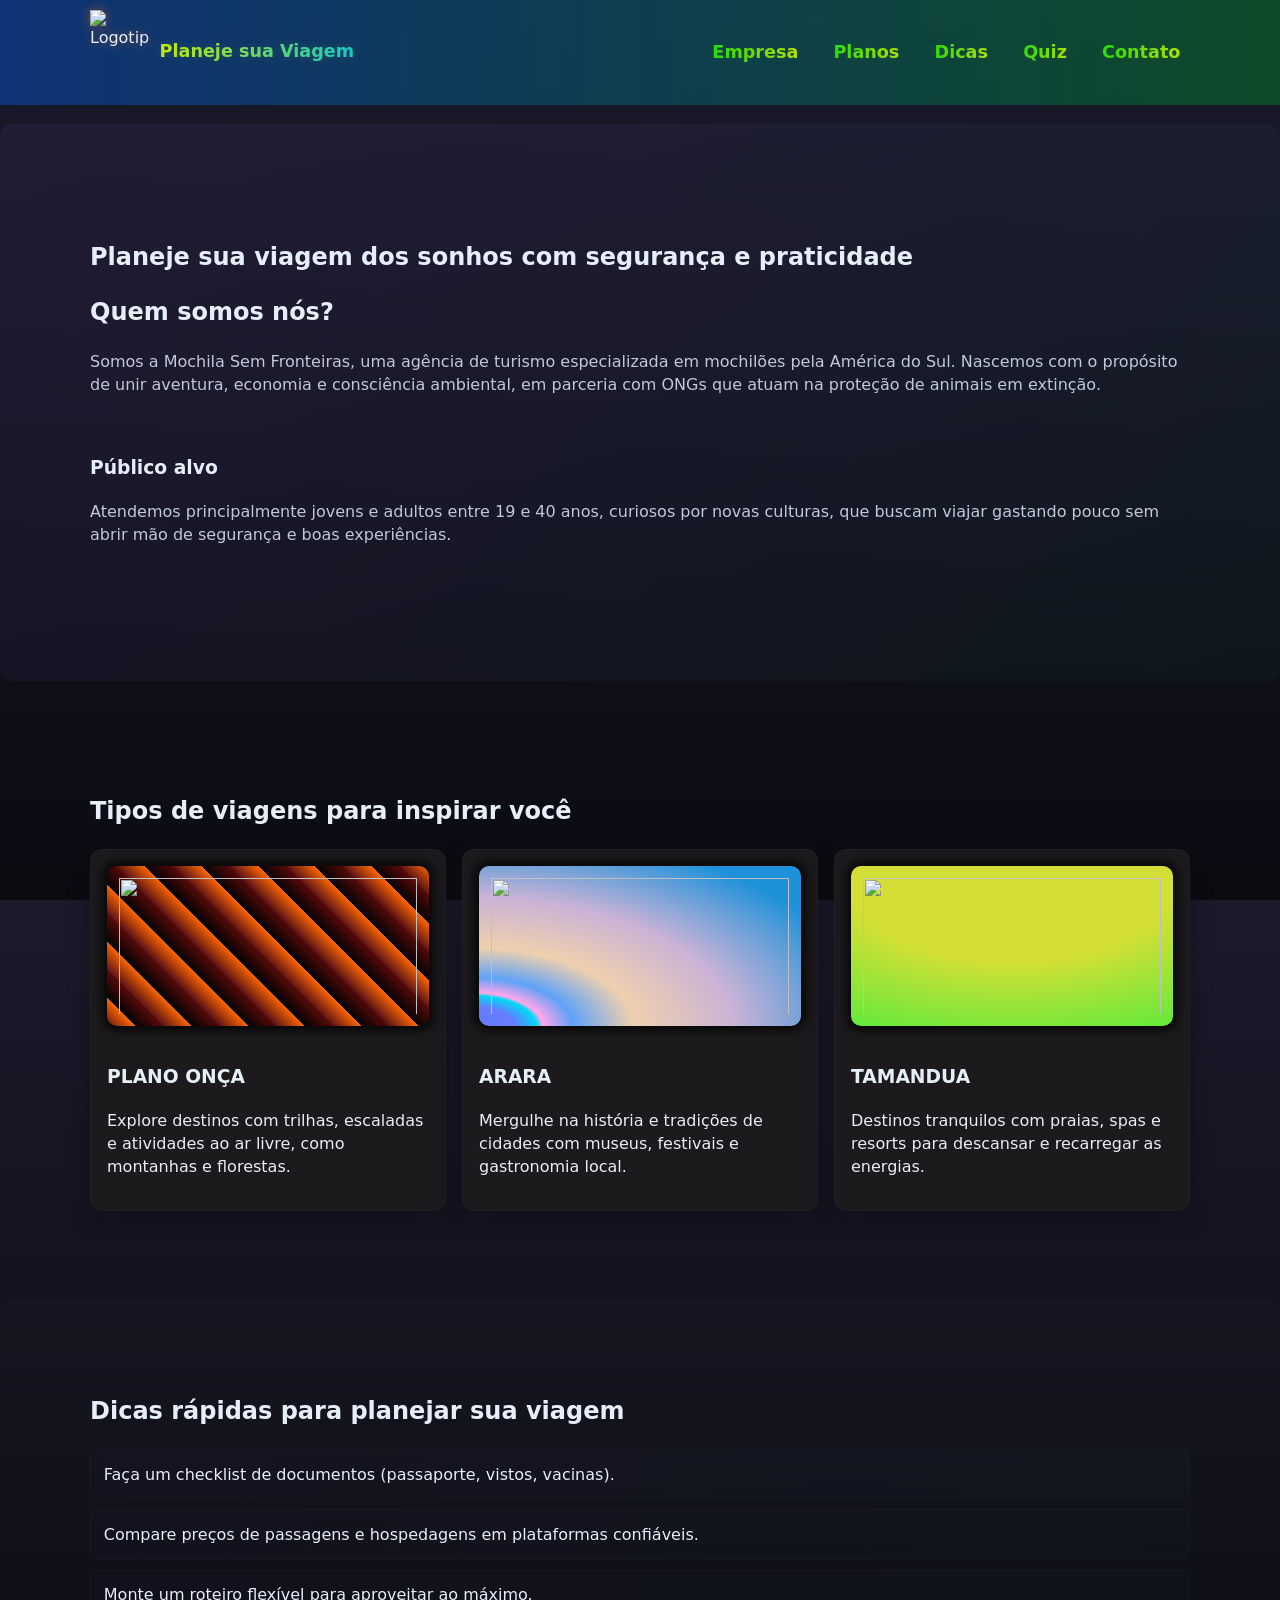
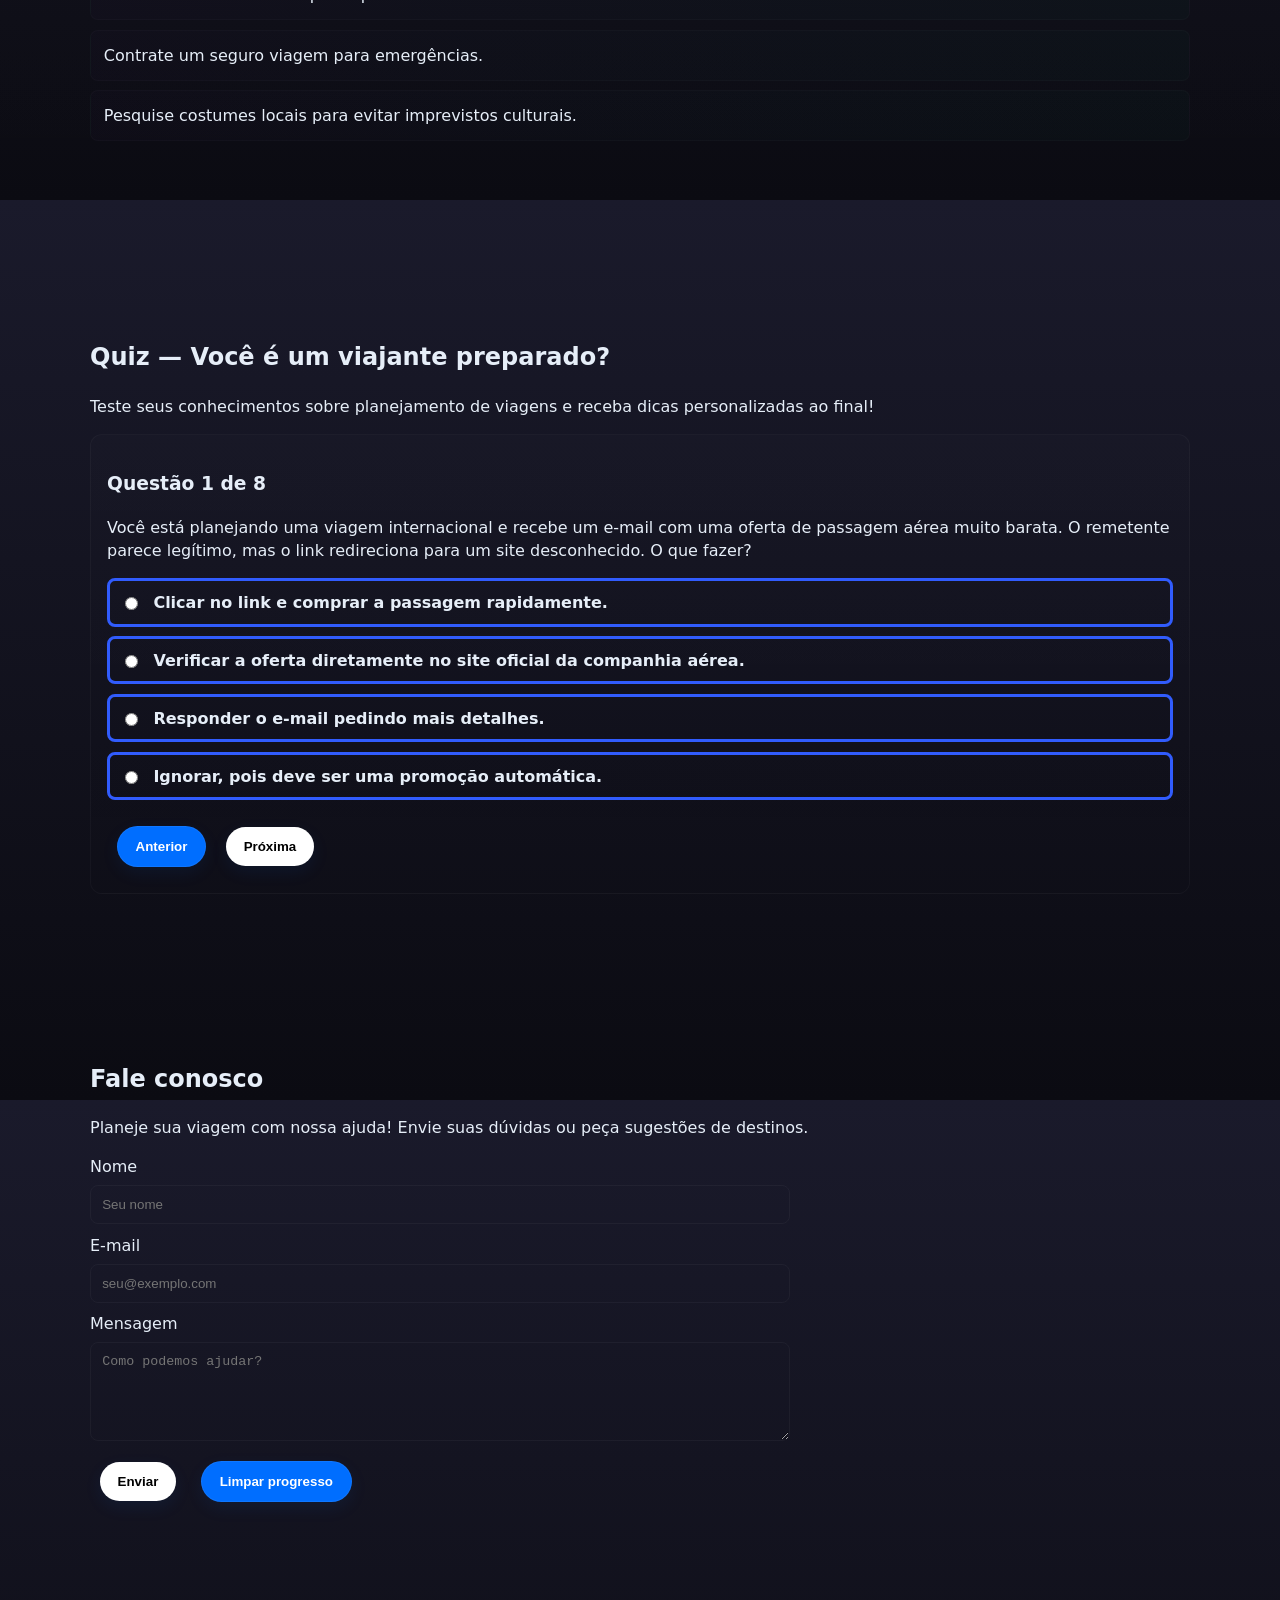
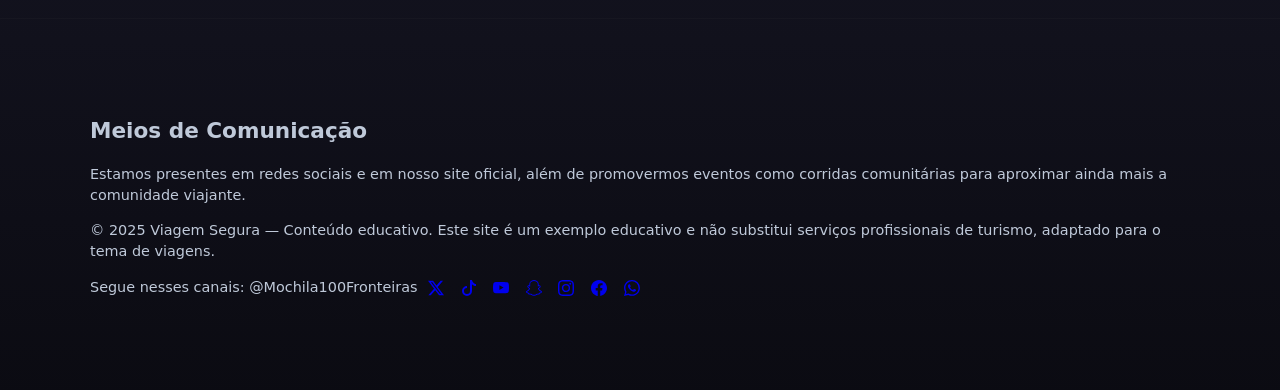
==== index.html @ a0c61106 "Add files via upload" ====
<!doctype html>
<html lang="pt-BR">

<head>
  <meta charset="utf-8" />
  <meta name="viewport" content="width=device-width,initial-scale=1" />
  <link rel="icon" type="imags/png" href="imags/ONÇA-removebg.png" />
  <title>Mochila Sem Fronteiras</title>
  <link rel="stylesheet" href="style.css">
</head>

<body>
  <header class="header" role="banner">
    <div class="container header-inner">
      <div class="logo" aria-label="Alerta Digital logo">
        <img src="imags/ONÇA-removebg.png" alt="Logotipo" width="48" height="48">
        <strong>Planeje sua Viagem</strong>
      </div>
      <nav class="nav" role="navigation" aria-label="Menu principal">
        <button class="menu-toggle" aria-expanded="false" aria-controls="main-nav">☰</button>
        <ul id="main-nav" class="nav-list">
          <li><strong><a href="index.html">Empresa</a></strong></li>
          <li><strong><a href="index_card.html">Planos</a></strong></li>
          <li><strong><a href="index.html#dicas">Dicas</a></strong></li>
          <li><strong><a href="index.html#quiz">Quiz</a></strong></li>
          <li><strong><a href="index.html#contato">Contato</a></strong></li>
        </ul>
      </nav>
    </div>
  </header>

  <main>
    <section id="inicio" class="hero" aria-labelledby="hero-title">
      <div class="container">
        <h1 id="hero-title">Planeje sua viagem dos sonhos com segurança e praticidade</h1>
        <h2 id="sub-titulo_empresa">Quem somos nós?</h2>
        <p class="lead">Somos a Mochila Sem Fronteiras, uma agência de turismo especializada em mochilões pela América
          do Sul. Nascemos com o propósito de unir aventura, economia e consciência ambiental, em parceria com ONGs que
          atuam na proteção de animais em extinção.</p>
        <br>
        <h3 id="sub-titulo_empresa_2">Público alvo</h3>
        <p class="lead">Atendemos principalmente jovens e adultos entre 19 e 40 anos, curiosos por novas culturas, que
          buscam viajar gastando pouco sem abrir mão de segurança e boas experiências.</p> </br>
      </div>
    </section>

    <section id="planos" class="section" aria-labelledby="planos-title">
      <div class="container">
        <h2 id="planos-title">Tipos de viagens para inspirar você</h2>
        <div class="grid">
          <a href="index_card.html" class="card-link">
            <article class="card" aria-labelledby="phishing-title" id="plano-onca">
              <img src="imags/ONÇA_3-removebg.png" alt="" role="img" aria-hidden="true">
              <h3 id="phishing-title">PLANO ONÇA</h3>
              <p>Explore destinos com trilhas, escaladas e atividades ao ar livre, como montanhas e florestas.</p>
            </article>
          </a>

          <a href="index_card.html" class="card-link">
            <article class="card" aria-labelledby="suporte-title" id="plano-aguia">
              <img src="imags/ARARA_3-removebg.png" alt="" role="img" aria-hidden="true">
              <h3 id="suporte-title">ARARA</h3>
              <p>Mergulhe na história e tradições de cidades com museus, festivais e gastronomia local.</p>
            </article>
          </a>

          <a href="index_card.html" class="card-link">
            <article class="card" aria-labelledby="promo-title" id="plano-tamandua">
              <img src="imags/TAMANDUA_3-removebg.png" alt="" role="img" aria-hidden="true">
              <h3 id="promo-title">TAMANDUA</h3>
              <p>Destinos tranquilos com praias, spas e resorts para descansar e recarregar as energias.</p>
            </article>
          </a>
        </div>
      </div>
    </section>

    <section id="dicas" class="section alt" aria-labelledby="dicas-title">
      <div class="container">
        <h2 id="dicas-title">Dicas rápidas para planejar sua viagem</h2>
        <ul class="tips">
          <li>Faça um checklist de documentos (passaporte, vistos, vacinas).</li>
          <li>Compare preços de passagens e hospedagens em plataformas confiáveis.</li>
          <li>Monte um roteiro flexível para aproveitar ao máximo.</li>
          <li>Contrate um seguro viagem para emergências.</li>
          <li>Pesquise costumes locais para evitar imprevistos culturais.</li>
        </ul>
      </div>
    </section>

    <section id="quiz" class="section" aria-labelledby="quiz-title">
      <div class="container">
        <h2 id="quiz-title">Quiz — Você é um viajante preparado?</h2>
        <p>Teste seus conhecimentos sobre planejamento de viagens e receba dicas personalizadas ao final!</p>

        <div id="quiz-container" class="quiz-card" aria-live="polite">

          <!-- Quiz rendered by JavaScript -->
        </div>
      </div>
    </section>

    <section id="contato" class="section" aria-labelledby="contato-title">
      <div class="container">
        <h2 id="contato-title">Fale conosco</h2>
        <p>Planeje sua viagem com nossa ajuda! Envie suas dúvidas ou peça sugestões de destinos.</p>
        <form id="contactForm" class="contact-form" aria-label="Formulário de contato">
          <label>
            <span>Nome</span>
            <input name="name" type="text" placeholder="Seu nome" required>
          </label>
          <label>
            <span>E-mail</span>
            <input name="email" type="email" placeholder="seu@exemplo.com" required>
          </label>
          <label>
            <span>Mensagem</span>
            <textarea name="message" rows="5" placeholder="Como podemos ajudar?" required></textarea>
          </label>
          <div class="form-actions">
            <button type="submit" class="btn">Enviar</button>
            <button type="button" id="clearStorage" class="btn ghost">Limpar progresso</button>
          </div>
        </form>
      </div>
    </section>

  </main>

  <footer class="footer" role="contentinfo">
    <div class="container">
      <br><h2>Meios de Comunicação</h2>
      <p>Estamos presentes em redes sociais e em nosso site oficial, além de promovermos eventos como corridas
        comunitárias para aproximar ainda mais a comunidade viajante.</p>
      <p>© 2025 Viagem Segura — Conteúdo educativo. Este site é um exemplo educativo e não substitui serviços
        profissionais de turismo, adaptado para o tema de viagens.</p>
      <p>Segue nesses canais: @Mochila100Fronteiras
        <a href="https://www.x.com/" target="_blank" aria-label="X"><svg xmlns="http://www.w3.org/2000/svg" width="16"
            height="16" fill="currentColor" class="bi bi-twitter-x" viewBox="0 0 16 16">
            <path
              d="M12.6.75h2.454l-5.36 6.142L16 15.25h-4.937l-3.867-5.07-4.425 5.07H.316l5.733-6.57L0 .75h5.063l3.495 4.633L12.601.75Zm-.86 13.028h1.36L4.323 2.145H2.865z" />
          </svg></a>
        <a href="https://www.tiktok.com/" target="_blank" aria-label="TikTok"><svg xmlns="http://www.w3.org/2000/svg"
            width="16" height="16" fill="currentColor" class="bi bi-tiktok" viewBox="0 0 16 16">
            <path
              d="M9 0h1.98c.144.715.54 1.617 1.235 2.512C12.895 3.389 13.797 4 15 4v2c-1.753 0-3.07-.814-4-1.829V11a5 5 0 1 1-5-5v2a3 3 0 1 0 3 3z" />
          </svg></a>
        <a href="https://www.youtube.com.br" target="_blank" aria-label="YouTube"><svg
            xmlns="http://www.w3.org/2000/svg" width="16" height="16" fill="currentColor" class="bi bi-youtube"
            viewBox="0 0 16 16">
            <path
              d="M8.051 1.999h.089c.822.003 4.987.033 6.11.335a2.01 2.01 0 0 1 1.415 1.42c.101.38.172.883.22 1.402l.01.104.022.26.008.104c.065.914.073 1.77.074 1.957v.075c-.001.194-.01 1.108-.082 2.06l-.008.105-.009.104c-.05.572-.124 1.14-.235 1.558a2.01 2.01 0 0 1-1.415 1.42c-1.16.312-5.569.334-6.18.335h-.142c-.309 0-1.587-.006-2.927-.052l-.17-.006-.087-.004-.171-.007-.171-.007c-1.11-.049-2.167-.128-2.654-.26a2.01 2.01 0 0 1-1.415-1.419c-.111-.417-.185-.986-.235-1.558L.09 9.82l-.008-.104A31 31 0 0 1 0 7.68v-.123c.002-.215.01-.958.064-1.778l.007-.103.003-.052.008-.104.022-.26.01-.104c.048-.519.119-1.023.22-1.402a2.01 2.01 0 0 1 1.415-1.42c.487-.13 1.544-.21 2.654-.26l.17-.007.172-.006.086-.003.171-.007A100 100 0 0 1 7.858 2zM6.4 5.209v4.818l4.157-2.408z" />
          </svg></a>
        <a href="https://www.snapchat.com/" target="_blank" aria-label="Sneapchat"><svg
            xmlns="http://www.w3.org/2000/svg" width="16" height="16" fill="currentColor" class="bi bi-snapchat"
            viewBox="0 0 16 16">
            <path
              d="M15.943 11.526c-.111-.303-.323-.465-.564-.599a1 1 0 0 0-.123-.064l-.219-.111c-.752-.399-1.339-.902-1.746-1.498a3.4 3.4 0 0 1-.3-.531c-.034-.1-.032-.156-.008-.207a.3.3 0 0 1 .097-.1c.129-.086.262-.173.352-.231.162-.104.289-.187.371-.245.309-.216.525-.446.66-.702a1.4 1.4 0 0 0 .069-1.16c-.205-.538-.713-.872-1.329-.872a1.8 1.8 0 0 0-.487.065c.006-.368-.002-.757-.035-1.139-.116-1.344-.587-2.048-1.077-2.61a4.3 4.3 0 0 0-1.095-.881C9.764.216 8.92 0 7.999 0s-1.76.216-2.505.641c-.412.232-.782.53-1.097.883-.49.562-.96 1.267-1.077 2.61-.033.382-.04.772-.036 1.138a1.8 1.8 0 0 0-.487-.065c-.615 0-1.124.335-1.328.873a1.4 1.4 0 0 0 .067 1.161c.136.256.352.486.66.701.082.058.21.14.371.246l.339.221a.4.4 0 0 1 .109.11c.026.053.027.11-.012.217a3.4 3.4 0 0 1-.295.52c-.398.583-.968 1.077-1.696 1.472-.385.204-.786.34-.955.8-.128.348-.044.743.28 1.075q.18.189.409.31a4.4 4.4 0 0 0 1 .4.7.7 0 0 1 .202.09c.118.104.102.26.259.488q.12.178.296.3c.33.229.701.243 1.095.258.355.014.758.03 1.217.18.19.064.389.186.618.328.55.338 1.305.802 2.566.802 1.262 0 2.02-.466 2.576-.806.227-.14.424-.26.609-.321.46-.152.863-.168 1.218-.181.393-.015.764-.03 1.095-.258a1.14 1.14 0 0 0 .336-.368c.114-.192.11-.327.217-.42a.6.6 0 0 1 .19-.087 4.5 4.5 0 0 0 1.014-.404c.16-.087.306-.2.429-.336l.004-.005c.304-.325.38-.709.256-1.047m-1.121.602c-.684.378-1.139.337-1.493.565-.3.193-.122.61-.34.76-.269.186-1.061-.012-2.085.326-.845.279-1.384 1.082-2.903 1.082s-2.045-.801-2.904-1.084c-1.022-.338-1.816-.14-2.084-.325-.218-.15-.041-.568-.341-.761-.354-.228-.809-.187-1.492-.563-.436-.24-.189-.39-.044-.46 2.478-1.199 2.873-3.05 2.89-3.188.022-.166.045-.297-.138-.466-.177-.164-.962-.65-1.18-.802-.36-.252-.52-.503-.402-.812.082-.214.281-.295.49-.295a1 1 0 0 1 .197.022c.396.086.78.285 1.002.338q.04.01.082.011c.118 0 .16-.06.152-.195-.026-.433-.087-1.277-.019-2.066.094-1.084.444-1.622.859-2.097.2-.229 1.137-1.22 2.93-1.22 1.792 0 2.732.987 2.931 1.215.416.475.766 1.013.859 2.098.068.788.009 1.632-.019 2.065-.01.142.034.195.152.195a.4.4 0 0 0 .082-.01c.222-.054.607-.253 1.002-.338a1 1 0 0 1 .197-.023c.21 0 .409.082.49.295.117.309-.04.56-.401.812-.218.152-1.003.638-1.18.802-.184.169-.16.3-.139.466.018.14.413 1.991 2.89 3.189.147.073.394.222-.041.464" />
          </svg></a>
        <a href="https://www.instagram.com.br/" target="_blank" aria-label="Instagram"><svg
            xmlns="http://www.w3.org/2000/svg" width="16" height="16" fill="currentColor" class="bi bi-instagram"
            viewBox="0 0 16 16">
            <path
              d="M8 0C5.829 0 5.556.01 4.703.048 3.85.088 3.269.222 2.76.42a3.9 3.9 0 0 0-1.417.923A3.9 3.9 0 0 0 .42 2.76C.222 3.268.087 3.85.048 4.7.01 5.555 0 5.827 0 8.001c0 2.172.01 2.444.048 3.297.04.852.174 1.433.372 1.942.205.526.478.972.923 1.417.444.445.89.719 1.416.923.51.198 1.09.333 1.942.372C5.555 15.99 5.827 16 8 16s2.444-.01 3.298-.048c.851-.04 1.434-.174 1.943-.372a3.9 3.9 0 0 0 1.416-.923c.445-.445.718-.891.923-1.417.197-.509.332-1.09.372-1.942C15.99 10.445 16 10.173 16 8s-.01-2.445-.048-3.299c-.04-.851-.175-1.433-.372-1.941a3.9 3.9 0 0 0-.923-1.417A3.9 3.9 0 0 0 13.24.42c-.51-.198-1.092-.333-1.943-.372C10.443.01 10.172 0 7.998 0zm-.717 1.442h.718c2.136 0 2.389.007 3.232.046.78.035 1.204.166 1.486.275.373.145.64.319.92.599s.453.546.598.92c.11.281.24.705.275 1.485.039.843.047 1.096.047 3.231s-.008 2.389-.047 3.232c-.035.78-.166 1.203-.275 1.485a2.5 2.5 0 0 1-.599.919c-.28.28-.546.453-.92.598-.28.11-.704.24-1.485.276-.843.038-1.096.047-3.232.047s-2.39-.009-3.233-.047c-.78-.036-1.203-.166-1.485-.276a2.5 2.5 0 0 1-.92-.598 2.5 2.5 0 0 1-.6-.92c-.109-.281-.24-.705-.275-1.485-.038-.843-.046-1.096-.046-3.233s.008-2.388.046-3.231c.036-.78.166-1.204.276-1.486.145-.373.319-.64.599-.92s.546-.453.92-.598c.282-.11.705-.24 1.485-.276.738-.034 1.024-.044 2.515-.045zm4.988 1.328a.96.96 0 1 0 0 1.92.96.96 0 0 0 0-1.92m-4.27 1.122a4.109 4.109 0 1 0 0 8.217 4.109 4.109 0 0 0 0-8.217m0 1.441a2.667 2.667 0 1 1 0 5.334 2.667 2.667 0 0 1 0-5.334" />
          </svg></a>
        <a href="https://pt-br.facebook.com/" target="_blank" aria-label="Facebook"><svg
            xmlns="http://www.w3.org/2000/svg" width="16" height="16" fill="currentColor" class="bi bi-facebook"
            viewBox="0 0 16 16">
            <path
              d="M16 8.049c0-4.446-3.582-8.05-8-8.05C3.58 0-.002 3.603-.002 8.05c0 4.017 2.926 7.347 6.75 7.951v-5.625h-2.03V8.05H6.75V6.275c0-2.017 1.195-3.131 3.022-3.131.876 0 1.791.157 1.791.157v1.98h-1.009c-.993 0-1.303.621-1.303 1.258v1.51h2.218l-.354 2.326H9.25V16c3.824-.604 6.75-3.934 6.75-7.951" />
          </svg></a>
        <a href="https://www.whatsapp.com/?lang=pt_PT" target="_bland" aria-label="Whatsapp"><svg
            xmlns="http://www.w3.org/2000/svg" width="16" height="16" fill="currentColor" class="bi bi-whatsapp"
            viewBox="0 0 16 16">
            <path
              d="M13.601 2.326A7.85 7.85 0 0 0 7.994 0C3.627 0 .068 3.558.064 7.926c0 1.399.366 2.76 1.057 3.965L0 16l4.204-1.102a7.9 7.9 0 0 0 3.79.965h.004c4.368 0 7.926-3.558 7.93-7.93A7.9 7.9 0 0 0 13.6 2.326zM7.994 14.521a6.6 6.6 0 0 1-3.356-.92l-.24-.144-2.494.654.666-2.433-.156-.251a6.56 6.56 0 0 1-1.007-3.505c0-3.626 2.957-6.584 6.591-6.584a6.56 6.56 0 0 1 4.66 1.931 6.56 6.56 0 0 1 1.928 4.66c-.004 3.639-2.961 6.592-6.592 6.592m3.615-4.934c-.197-.099-1.17-.578-1.353-.646-.182-.065-.315-.099-.445.099-.133.197-.513.646-.627.775-.114.133-.232.148-.43.05-.197-.1-.836-.308-1.592-.985-.59-.525-.985-1.175-1.103-1.372-.114-.198-.011-.304.088-.403.087-.088.197-.232.296-.346.1-.114.133-.198.198-.33.065-.134.034-.248-.015-.347-.05-.099-.445-1.076-.612-1.47-.16-.389-.323-.335-.445-.34-.114-.007-.247-.007-.38-.007a.73.73 0 0 0-.529.247c-.182.198-.691.677-.691 1.654s.71 1.916.81 2.049c.098.133 1.394 2.132 3.383 2.992.47.205.84.326 1.129.418.475.152.904.129 1.246.08.38-.058 1.171-.48 1.338-.943.164-.464.164-.86.114-.943-.049-.084-.182-.133-.38-.232" />
          </svg></a>
      </p></br>
    </div>
  </footer>

  <script src="script.js"></script>
</body>

</html>
---- style.css ----
:root {
  --bg: #1a1a2b;
  --card: #111122;
  --muted: #bfc9d9;
  --accent-purple: #9d4edd;
  --accent-green: #00ff99;
  --glass: rgba(255, 255, 255, 0.03);
}

* {
  box-sizing: border-box
}

html,
body {
  height: 100%
}

body {
  margin: auto;
  font-family: Inter, system-ui, -apple-system, "Segoe UI", Roboto, "Helvetica Neue", Arial;
  background: linear-gradient(180deg, var(--bg) 0%, #0b0b12 100%);
  color: #e6eef8;
  -webkit-font-smoothing: antialiased;
  -moz-osx-font-smoothing: grayscale;
  line-height: 1.45;
}

/* Container */
.container {
  width: min(1100px, 94%);
  margin: 0 auto;
  padding: 2rem 0
}

/* Header */
.header {
  background: linear-gradient(90deg, #0f3377, #076827a1);
  backdrop-filter: blur(6px);
  position: sticky;
  top: 0;
  z-index: 50;
  border-bottom: 1px solid rgba(0, 0, 0, 0.02)
}

.header-inner {
  display: flex;
  align-items: center;
  justify-content: space-between;
  padding: 0.6rem 0
}

.logo {
  display: flex;
  align-items: center;
  gap: 0.6rem
}

.logo img {
  width: 60px;
  height: 85px;
  filter: drop-shadow(0 0 6px rgba(255, 102, 0, 0.459))
}

.logo strong {
  font-size: 1.1rem;
  background: linear-gradient(90deg, rgb(192, 233, 12) 0%, rgb(13, 201, 207) 100%);
  -webkit-background-clip: text;
  -webkit-text-fill-color: transparent;
  background-clip: text;
  color: transparent;
  text-shadow: 0 0 10px rgba(207, 221, 78, 0.16);
}

.nav {
  display: flex;
  align-items: center;
  gap: 1rem
}

.menu-toggle {
  display: none;
  background: none;
  border: none;
  color: var(--muted);
  font-size: 1.2rem;
  padding: 0.2rem 0.6rem;
  border-radius: 6px
}

.nav-list {
  display: flex;
  gap: 1rem;
  list-style: none;
  margin: 0;
  padding: 0
}

.nav-list a {
  color: transparent;
  background-clip: text;
  background: linear-gradient(90deg, rgb(18, 221, 11) 0%, rgb(193, 224, 12) 100%);
  text-shadow: 0 0 10px rgba(221, 200, 78, 0.082);
  text-decoration: none;
  padding: 0.6rem;
  border-radius: 6px;
  transition: all .18s;
  font-size: 1.1rem;
  -webkit-background-clip: text;
  -webkit-text-fill-color: transparent;
}

.nav-list a:hover {
  box-shadow: 0 0 12px rgba(0, 0, 0, 0.199);
  transform: translateY(-3px)
}


/* Hero */
.hero {
  padding: 4rem 0;
  background: linear-gradient(135deg, rgba(157, 78, 221, 0.08), rgba(0, 255, 153, 0.03));
  border-radius: 12px;
  margin: 1.2rem 0
}

.hero .lead {
  color: var(--muted);
}

.btn {
  margin: 10px;
  display: inline-block;
  background: rgb(255, 255, 255);
  color: #000000;
  background-clip: padding-box;
  border: none;
  padding: .75rem 1.1rem;
  border-radius: 999px;
  font-weight: 600;
  cursor: pointer;
  box-shadow: 0 6px 18px rgba(0, 110, 255, 0.08);
  text-decoration: none;
  transition: all .4s;
}

.btn:hover {
  transform: translateY(-10px);
  box-shadow: 0 7px 0 -2px #00f7ff,
    0 15px 0 -4px #39a2db,
    0 16px 10px -3px #39a2db;
}

.btn:active {
  transition: all 0.2s;
  transform: translateY(-5px);
  background: radial-gradient(circle farthest-corner at 10% 20%, rgba(255, 94, 247, 1) 17.8%, rgba(2, 245, 255, 1) 100.2%);
  box-shadow: 0 2px 0 -2px #f5f859,
    0 8px 0 -4px #39a2db,
    0 12px 10px -3px #39a2db;
}

.btn.ghost {
  background: rgb(0, 110, 255);
  border: 1px solid rgba(255, 255, 255, 0.06);
  color: white
}

.btn.ghost:active {
  transition: all 0.2s;
  transform: translateY(-5px);
  background: radial-gradient(circle farthest-corner at 10% 20%, rgba(255, 94, 247, 1) 17.8%, rgba(2, 245, 255, 1) 100.2%);
  box-shadow: 0 2px 0 -2px #f5f859,
    0 8px 0 -4px #39a2db,
    0 12px 10px -3px #39a2db;
}

/* Sections */
.section {
  padding: 2.6rem 0
}

.section.alt {
  background: linear-gradient(180deg, rgba(255, 255, 255, 0.01), transparent);
  border-radius: 10px;
  padding: 2.6rem;
  margin: 1rem 0
}

/* Grid and cards */
.grid {
  display: grid;
  grid-template-columns: repeat(auto-fit, minmax(240px, 1fr));
  gap: 1rem
}

.card {
  background: #1C1A1C;
  padding: 1rem;
  border-radius: 12px;
  border: 1px solid rgba(255, 255, 255, 0.02);
  box-shadow: 0 6px 20px rgba(13, 12, 20, 0.6);
  justify-content: center;
  align-items: center;
  gap: 12px;
  cursor: pointer;
  transition: all 450ms ease-in-out;
}

.card-link {
  text-decoration: none;
  color: inherit;
  display: block;
}

.card img {
  width: 100%;
  height: 160px;
  object-fit: contain;
  background-image: conic-gradient(rgb(189, 96, 9), rgb(29, 29, 31));
  padding: 12px;
  transition: all 0.4s;
  border-radius: 10px;
  box-shadow: 0px 0px 10px 5px rgba(0, 0, 0, 0.705);
  font-size: 30px;
  font-weight: 900;
}

.card:hover {
  box-shadow: inset 0px 1px 0px 0px rgba(0, 0, 0, 0),
    inset 0px -4px 0px 0px rgba(0, 0, 0, 0),
    0px 0px 0px 4px rgba(255, 255, 255, 0.151),
    0px 0px 180px 0px #030b7544;
  transform: translateY(-2px);
}

#plano-onca:hover {
  background: linear-gradient(180deg, #ca4a00, #1a1f01a2);
}

#plano-onca img {
  background: repeating-linear-gradient(45deg, #e2080854, #fc6500 20px, #000000de 20px, #610606de 40px);
}

#plano-aguia:hover {
  background: linear-gradient(180deg, #0044fd, #fdf90156);
}

#plano-aguia img {
 background: radial-gradient(125% 125% at -2% 101%,
      rgb(101, 124, 255) 10.5%,
      rgb(2, 217, 245) 16%,
      rgb(255, 166, 233) 17.5%,
      rgb(95, 162, 248) 25%,
      rgb(238, 208, 174) 40%,
      rgba(202, 179, 214, 1) 65%,
      rgb(30, 145, 218) 100%);
}

#plano-tamandua:hover {
  background: linear-gradient(180deg, #00ff0d81, #c1d60750);
}

#plano-tamandua img {
  background: rgb(0, 0, 0);
  background: radial-gradient(125% 125% at 50% 10%, #d3df36 40%, rgb(51, 238, 60) 100%);
  z-index: -10;
}

/*Card-Center*/
.grid-center {
  display: grid;
  grid-template-columns: 1fr;
  justify-content: center;
  align-items: center;
  gap: 2rem;
}

.card-center {
  background: #1C1A1C;
  padding: 1rem;
  border-radius: 12px;
  border: 1px solid rgba(255, 255, 255, 0.02);
  box-shadow: 0 6px 20px rgba(13, 12, 20, 0.6);
  justify-content: center;
  align-items: center;
  gap: 12px;
  cursor: pointer;
  transition: all 450ms ease-in-out;
  margin: 100px;
}

.Bandeira_Uruguai {
  width: 40%;
  height: 40%;
  margin-top: 1rem;
  display: block;
  margin-left: auto;
  margin-right: auto;
}

.Bandeira_Equador {
   margin-left: auto;
  margin-right: auto;
  margin-top: 1rem;
  display: block;
}

.ANIMAIS {
  width: 100%;
  height: 190px;
  object-fit: contain;
  background-image: conic-gradient(rgba(0, 0, 0, 0), rgb(29, 29, 31));
  padding: 12px;
  transition: all 0.4s;
  border-radius: 10px;
  box-shadow: 0px 0px 10px 5px rgba(0, 0, 0, 0.705);
  font-size: 30px;
  font-weight: 900;
}

#fundo-onca img {
 background: repeating-linear-gradient(45deg, #e2080854, #fc6500 20px, #000000de 20px, #610606de 40px);
}

#fundo-aguia img {
  background: radial-gradient(125% 125% at -2% 101%,
      rgb(101, 124, 255) 10.5%,
      rgb(2, 217, 245) 16%,
      rgb(255, 166, 233) 17.5%,
      rgb(95, 162, 248) 25%,
      rgb(238, 208, 174) 40%,
      rgba(202, 179, 214, 1) 65%,
      rgb(30, 145, 218) 100%);
}

#fundo-tamandua img {
  background: rgb(0, 0, 0);
  background: radial-gradient(125% 125% at 50% 10%, #d3df36 40%, rgb(51, 238, 60) 100%);
  z-index: -10;
}

#onca-plano-title,
#arara-plano-title,
#tamandua-plano-title {
  text-align: center;
  font-size: 1.4rem;
  margin-top: 1rem;
  background: linear-gradient(90deg, rgb(255, 255, 255) 0%, rgb(238, 238, 238) 100%);
  -webkit-background-clip: text;
  -webkit-text-fill-color: transparent;
  background-clip: text;
  color: transparent;
  text-shadow: 0 0 10px rgba(221, 200, 78, 0.082);

}

.Mapa_da_America {
  width: 50%;
  height: auto;
  margin-top: 1rem;
  display: block;
  margin-left: auto;
  margin-right: auto;
}

/* Tips */
.tips {
  list-style: none;
  padding-left: 0;
  display: grid;
  gap: .6rem
}

.tips li {
  background: linear-gradient(90deg, rgba(157, 78, 221, 0.02), rgba(0, 255, 153, 0.02));
  padding: 0.8rem;
  border-radius: 8px;
  border: 1px solid rgba(255, 255, 255, 0.02)
}

/* Quiz styles */
.quiz-card {
  background: linear-gradient(180deg, rgba(255, 255, 255, 0.01), transparent);
  padding: 1rem;
  border-radius: 12px;
  border: 1px solid rgba(255, 255, 255, 0.03)
}

.question {
  margin-bottom: 1rem
}

.options {
  display: flex;
  flex-direction: column;
  gap: .6rem;
  margin-top: .6rem
}

.option {
  display: flex;
  gap: .8rem;
  align-items: center;
  padding: .6rem;
  border-radius: 8px;
  border: 1px solid rgba(255, 255, 255, 0.03);
  cursor: pointer;

  border: 3px solid #315cfd;

  transition: all 0.3s;
  font-size: 1em;
  font-weight: 550;
}

.option:hover {
  background: #315cfd;
  color: white;
  font-size: 1.2em;
}


.option input {
  accent-color: var(--accent-green)
}

.option.correct {
  outline: 3px solid rgba(0, 255, 153, 0.12)
}

.option.wrong {
  opacity: 0.65
}

/* Contact */
.contact-form {
  display: grid;
  gap: .6rem;
  max-width: 700px
}

.contact-form label {
  display: flex;
  flex-direction: column;
  gap: .4rem
}

.contact-form input,
.contact-form textarea {
  padding: .7rem;
  border-radius: 8px;
  border: 1px solid rgba(255, 255, 255, 0.04);
  background: transparent;
  color: inherit
}

.bi_bi-heart-fill {
  color: red
}

/* Footer */
.footer {
  padding: 1.6rem 0;
  color: var(--muted);
  font-size: .9rem;
  border-top: 1px solid rgba(255, 255, 255, 0.02);
  margin-top: 2rem
}

/* CANAIS */
.footer svg {
  margin: 0 6px;
  vertical-align: middle;
}


/* Small screens */
@media (max-width:720px) {
  .menu-toggle {
    display: inline-block
  }

  .nav-list {
    display: none;
    position: absolute;
    right: 1rem;
    top: 64px;
    background: #071021;
    padding: 1rem;
    border-radius: 8px;
    flex-direction: column;
    box-shadow: 0 10px 30px rgba(0, 0, 0, 0.6)
  }

  .nav-list.show {
    display: flex
  }
}
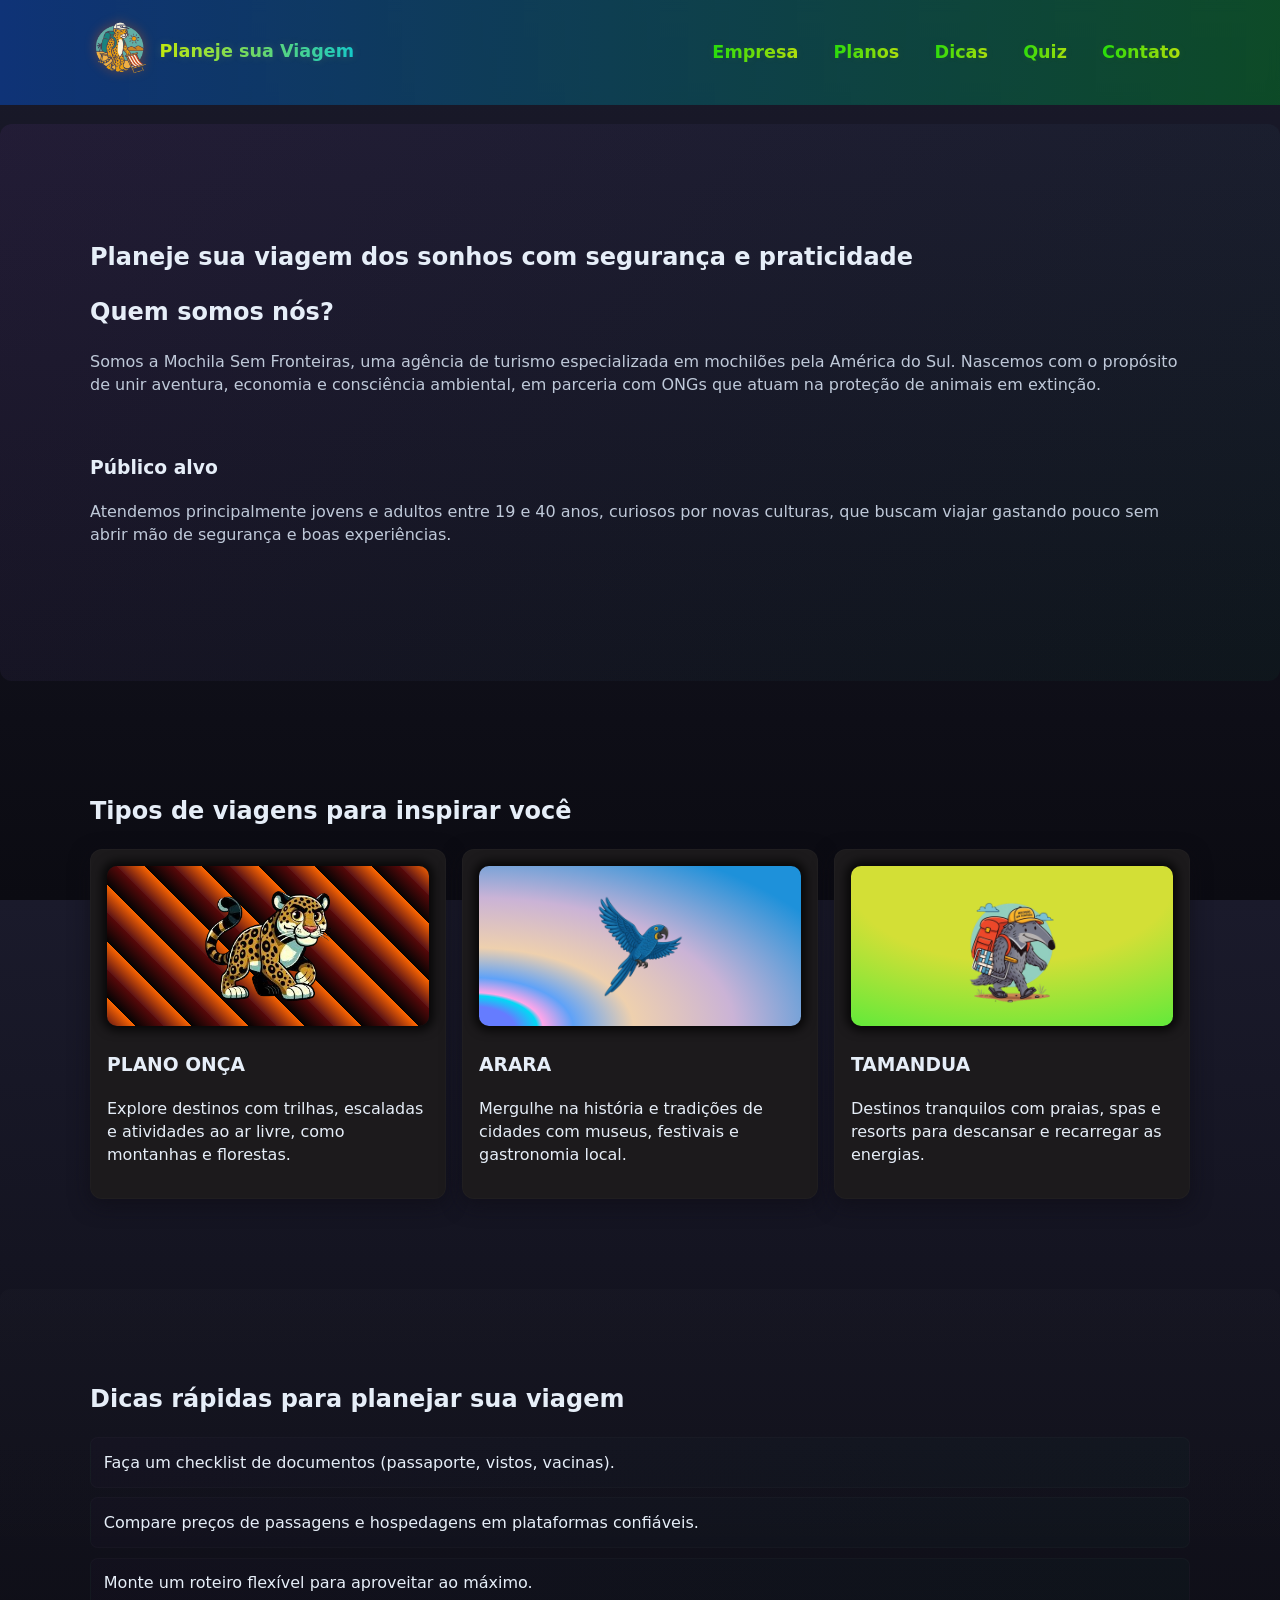
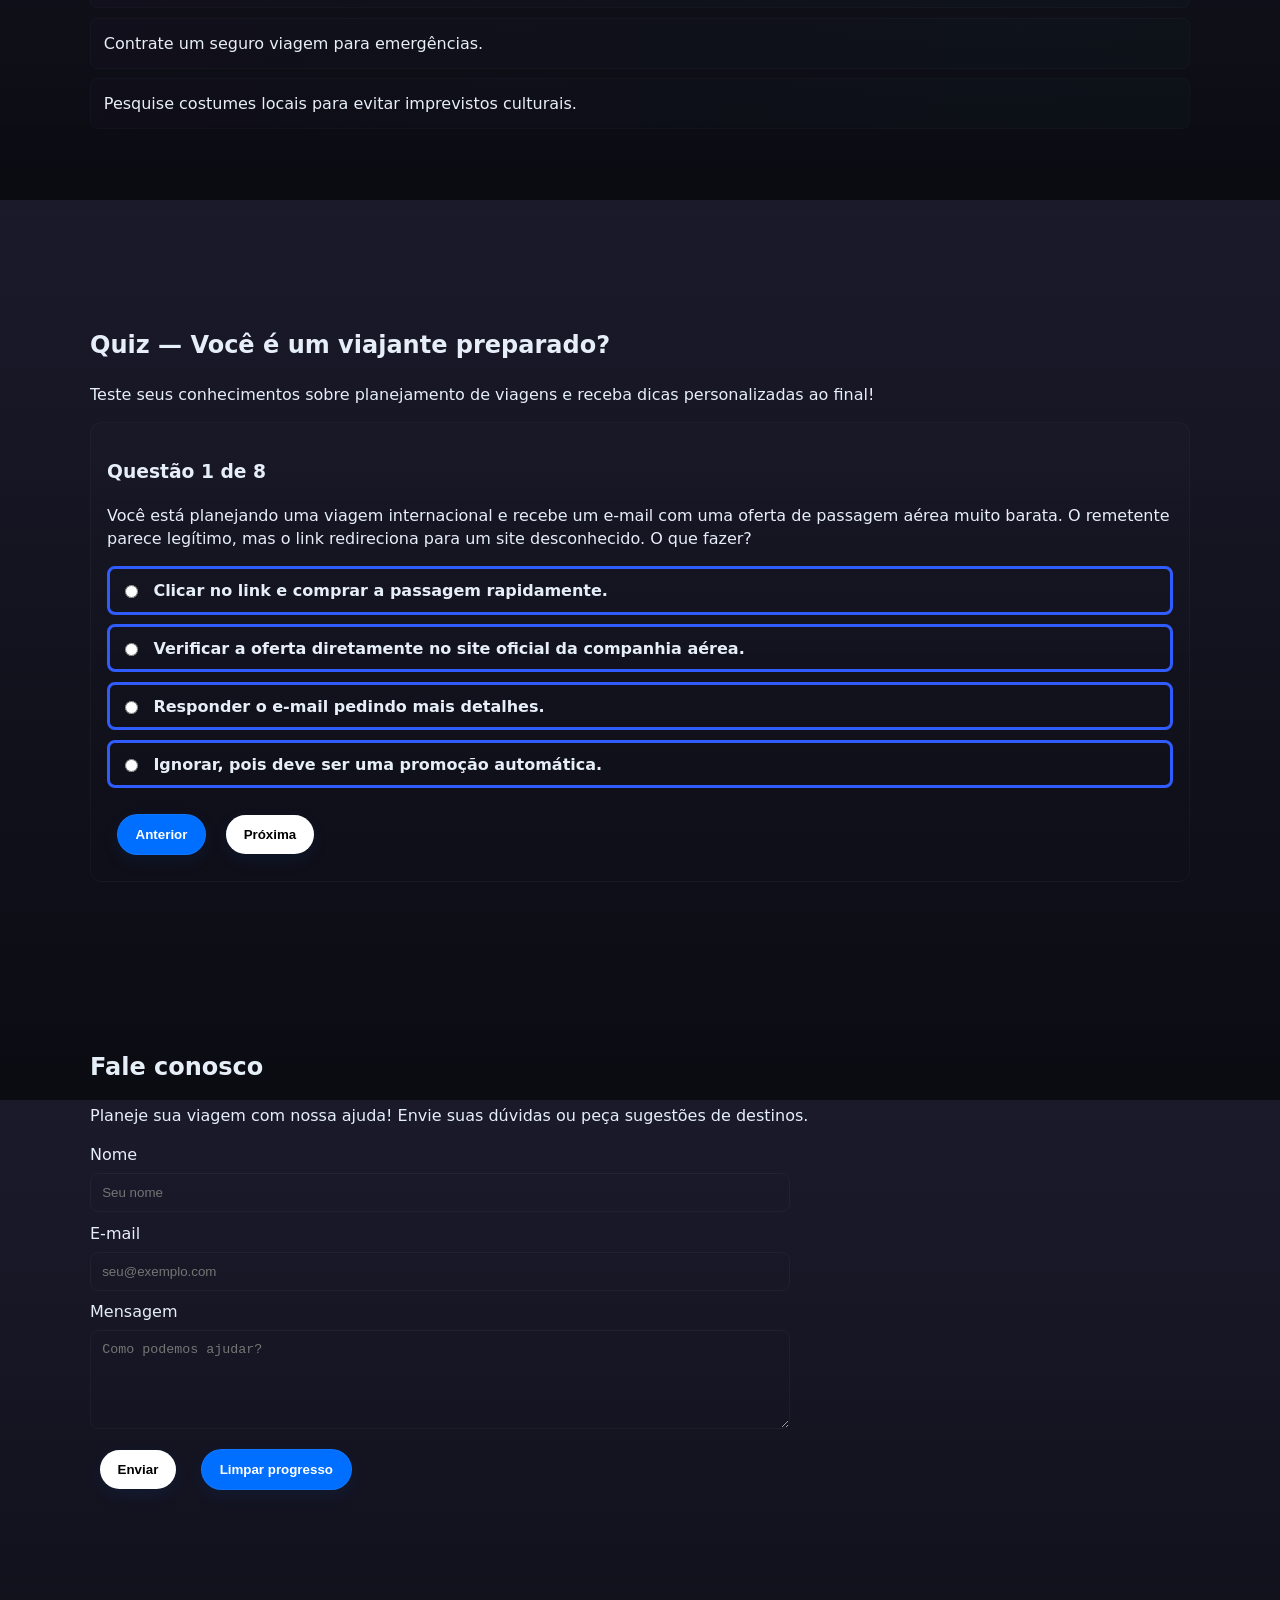
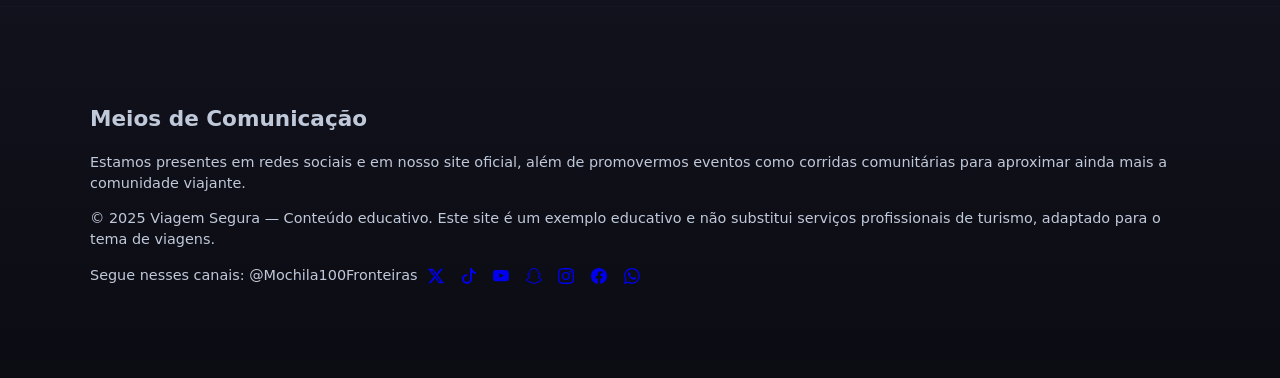
==== commit 1158e123: "Update index.html" ====
--- a/index.html
+++ b/index.html
@@ -4,7 +4,7 @@
 <head>
   <meta charset="utf-8" />
   <meta name="viewport" content="width=device-width,initial-scale=1" />
-  <link rel="icon" type="imags/png" href="imags/ONÇA-removebg.png" />
+  <link rel="icon" type="imags/png" href="ONÇA-removebg.png" />
   <title>Mochila Sem Fronteiras</title>
   <link rel="stylesheet" href="style.css">
 </head>
@@ -13,7 +13,7 @@
   <header class="header" role="banner">
     <div class="container header-inner">
       <div class="logo" aria-label="Alerta Digital logo">
-        <img src="imags/ONÇA-removebg.png" alt="Logotipo" width="48" height="48">
+        <img src="ONÇA-removebg.png" alt="Logotipo" width="48" height="48">
         <strong>Planeje sua Viagem</strong>
       </div>
       <nav class="nav" role="navigation" aria-label="Menu principal">
@@ -50,7 +50,7 @@
         <div class="grid">
           <a href="index_card.html" class="card-link">
             <article class="card" aria-labelledby="phishing-title" id="plano-onca">
-              <img src="imags/ONÇA_3-removebg.png" alt="" role="img" aria-hidden="true">
+              <img src="ONÇA_3-removebg.png" alt="" role="img" aria-hidden="true">
               <h3 id="phishing-title">PLANO ONÇA</h3>
               <p>Explore destinos com trilhas, escaladas e atividades ao ar livre, como montanhas e florestas.</p>
             </article>
@@ -58,7 +58,7 @@
 
           <a href="index_card.html" class="card-link">
             <article class="card" aria-labelledby="suporte-title" id="plano-aguia">
-              <img src="imags/ARARA_3-removebg.png" alt="" role="img" aria-hidden="true">
+              <img src="ARARA_3-removebg.png" alt="" role="img" aria-hidden="true">
               <h3 id="suporte-title">ARARA</h3>
               <p>Mergulhe na história e tradições de cidades com museus, festivais e gastronomia local.</p>
             </article>
@@ -66,7 +66,7 @@
 
           <a href="index_card.html" class="card-link">
             <article class="card" aria-labelledby="promo-title" id="plano-tamandua">
-              <img src="imags/TAMANDUA_3-removebg.png" alt="" role="img" aria-hidden="true">
+              <img src="TAMANDUA_3-removebg.png" alt="" role="img" aria-hidden="true">
               <h3 id="promo-title">TAMANDUA</h3>
               <p>Destinos tranquilos com praias, spas e resorts para descansar e recarregar as energias.</p>
             </article>
@@ -182,4 +182,5 @@
   <script src="script.js"></script>
 </body>
 
-</html>+
+</html>
